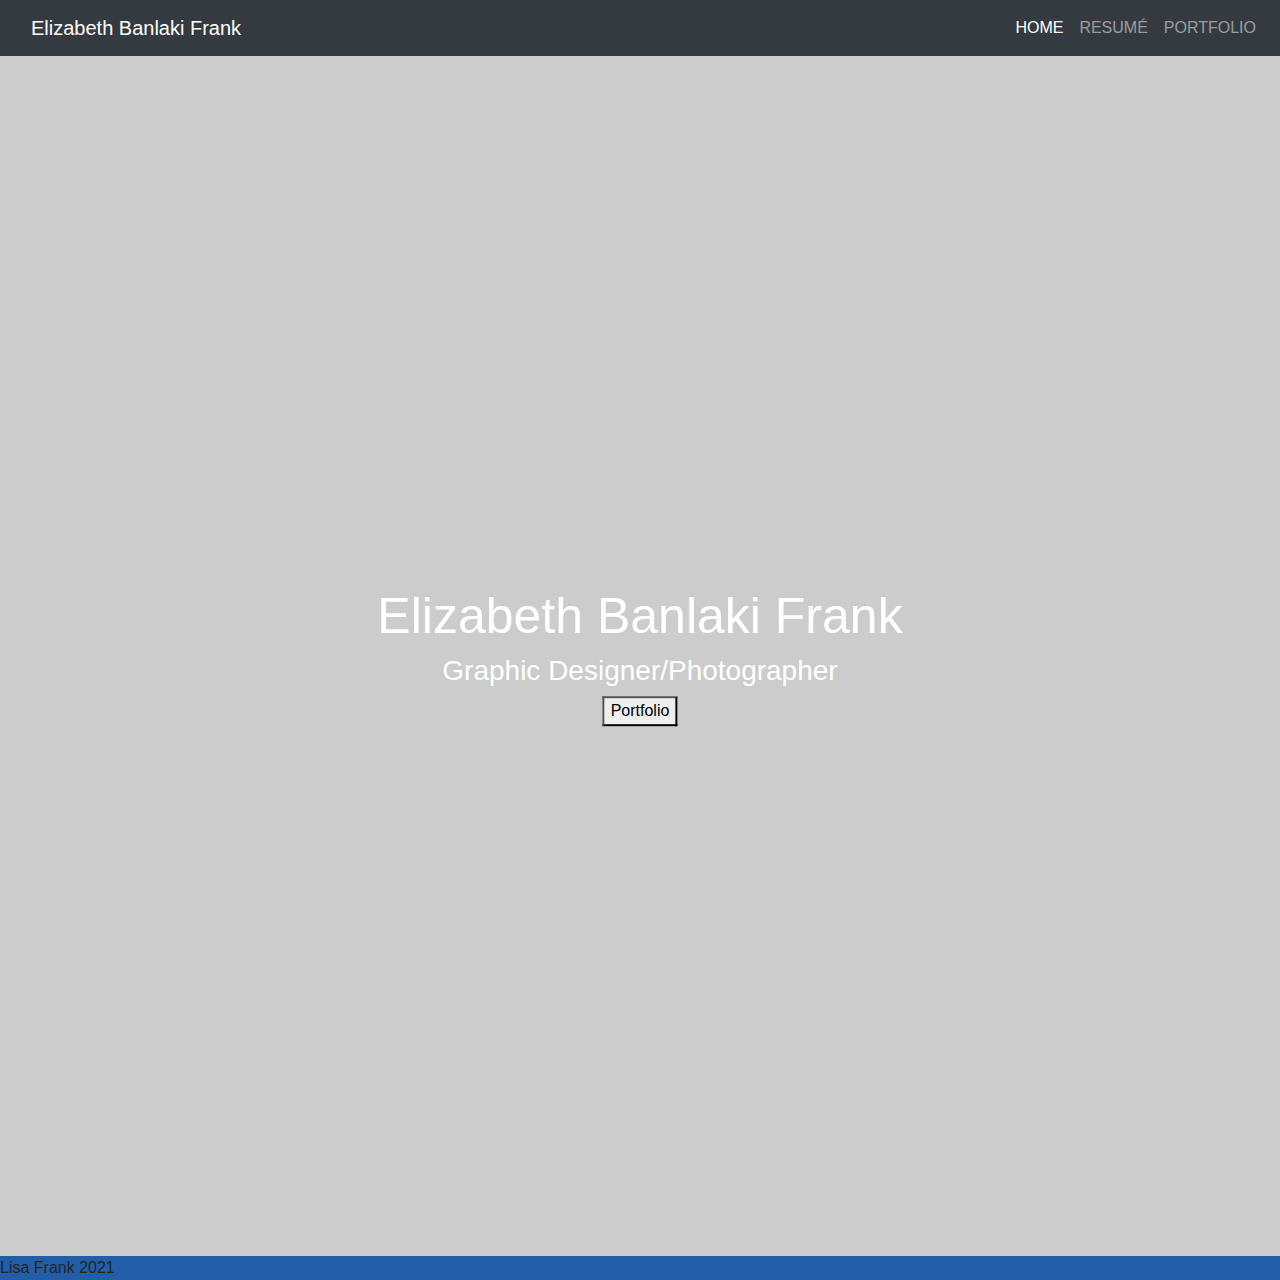
==== index.html @ 351369aa "Add files via upload" ====
<!doctype html>
<html lang="en" class="h-100">
  <head>
    <meta charset="utf-8">
    <meta name="viewport" content="width=device-width, initial-scale=1">
    <meta name="description" content="">
    
    <title>Elizabeth Banlaki Frank</title>

<!-- from Bootstrap elements page: Cover Template · Bootstrap v5.1 -->  

<link href="https://cdn.jsdelivr.net/npm/bootstrap@5.1.3/dist/css/bootstrap.min.css" rel="stylesheet" integrity="sha384-1BmE4kWBq78iYhFldvKuhfTAU6auU8tT94WrHftjDbrCEXSU1oBoqyl2QvZ6jIW3" crossorigin="anonymous">

<script src="https://cdn.jsdelivr.net/npm/bootstrap@5.1.3/dist/js/bootstrap.bundle.min.js" integrity="sha384-ka7Sk0Gln4gmtz2MlQnikT1wXgYsOg+OMhuP+IlRH9sENBO0LRn5q+8nbTov4+1p" crossorigin="anonymous"></script>
  
<link rel="stylesheet" href=
"https://stackpath.bootstrapcdn.com/bootstrap/4.3.1/css/bootstrap.min.css">


  <link rel="canonical" href="assets/img/1229ADWhitehousemoon.jpg"> 

  <link href="css/navbar.css" rel="stylesheet">  

    <!-- Bootstrap core CSS -->
<!-- <link href="css/bootstrap.min.css" rel="stylesheet" integrity="sha384-1BmE4kWBq78iYhFldvKuhfTAU6auU8tT94WrHftjDbrCEXSU1oBoqyl2QvZ6jIW3" crossorigin="anonymous"> -->

<link href="css/cover.css" rel="stylesheet">

    
    <!-- Custom styles for this template -->
    

<style>
body {
  margin: 0;
  font-family: Arial, Helvetica, sans-serif;
  background: rgba(29,91,165,.98) !important; 

}

.hero-image {
  background-image: url("assets/img/1637Letchworth5x3.jpg");
  background-color: #cccccc;
  height: 1200px;
  width: auto;
  background-position: center;
  background-repeat: no-repeat;
  background-size: cover;
  position: relative;
}

.hero-text {
  text-align: center;
  position: absolute;
  top: 50%;
  left: 50%;
  transform: translate(-50%, -50%);
  color: white;
}



</style>
  </head>

  <body>

 <main> 

<nav class="navbar navbar-custom navbar-expand-lg navbar-dark bg-dark" aria-label="Site Navbar">
    <div class="container">  
      <a class="navbar-brand" href="#">Elizabeth Banlaki Frank</a>
      <button class="navbar-toggler" type="button" data-bs-toggle="collapse" data-bs-target="#navbarsExample07" aria-controls="navbarsExample07" aria-expanded="false" aria-label="Toggle navigation">
        <span class="navbar-toggler-icon"></span>
      </button>
</div>
      <div class="collapse navbar-collapse" id="navbarsExample07">
        <ul class="navbar-nav me-auto mb-2 mb-lg-0">
          <li class="nav-item">
            <a class="nav-link active" aria-current="page" href="#">HOME</a>
          </li>
          <li class="nav-item">
            <a class="nav-link" href="resume.html">RESUMÉ</a>
          </li>

          <li class="nav-item">
            <a class="nav-link" href="portfolio.html">PORTFOLIO</a>
          </li>
        </ul>
      
    </div>
  </nav>
 


<!-- <div class="cover-container d-flex w-100 h-100 p-3 mx-auto flex-column">
  <header class="mb-auto">
    <div>
      <h3 class="float-md-start mb-0">Elizabeth Banlaki Frank</h3>
      <nav class="nav nav-masthead justify-content-center float-md-end">
        <a class="nav-link active" aria-current="page" href="#">Home</a>
        <a class="nav-link" href="#">Portfolio</a>
        <a class="nav-link" href="#">Resume</a>
      </nav>
    </div> -->



<!-- altered the content here to just provide a link to the portfolio -->
<div class="hero-image">
  <div class="hero-text">
    <h1 style="font-size:50px">Elizabeth Banlaki Frank</h1>
    <h3>Graphic Designer/Photographer</h3>
    <button onclick="window.location.href='portfolio.html';">Portfolio</button>
  </div>
</div>



  </main>


  <footer class="footer">
    <p>Lisa Frank 2021</p>
  </footer>

<!-- jQuery first, then Popper.js, then Bootstrap JS -->
<script src="https://code.jquery.com/jquery-3.2.1.slim.min.js"></script>
<script src="https://cdnjs.cloudflare.com/ajax/libs/popper.js/1.12.9/umd/popper.min.js"></script>
<script src="https://maxcdn.bootstrapcdn.com/bootstrap/4.0.0/js/bootstrap.min.js"></script>

    
  </body>
</html>
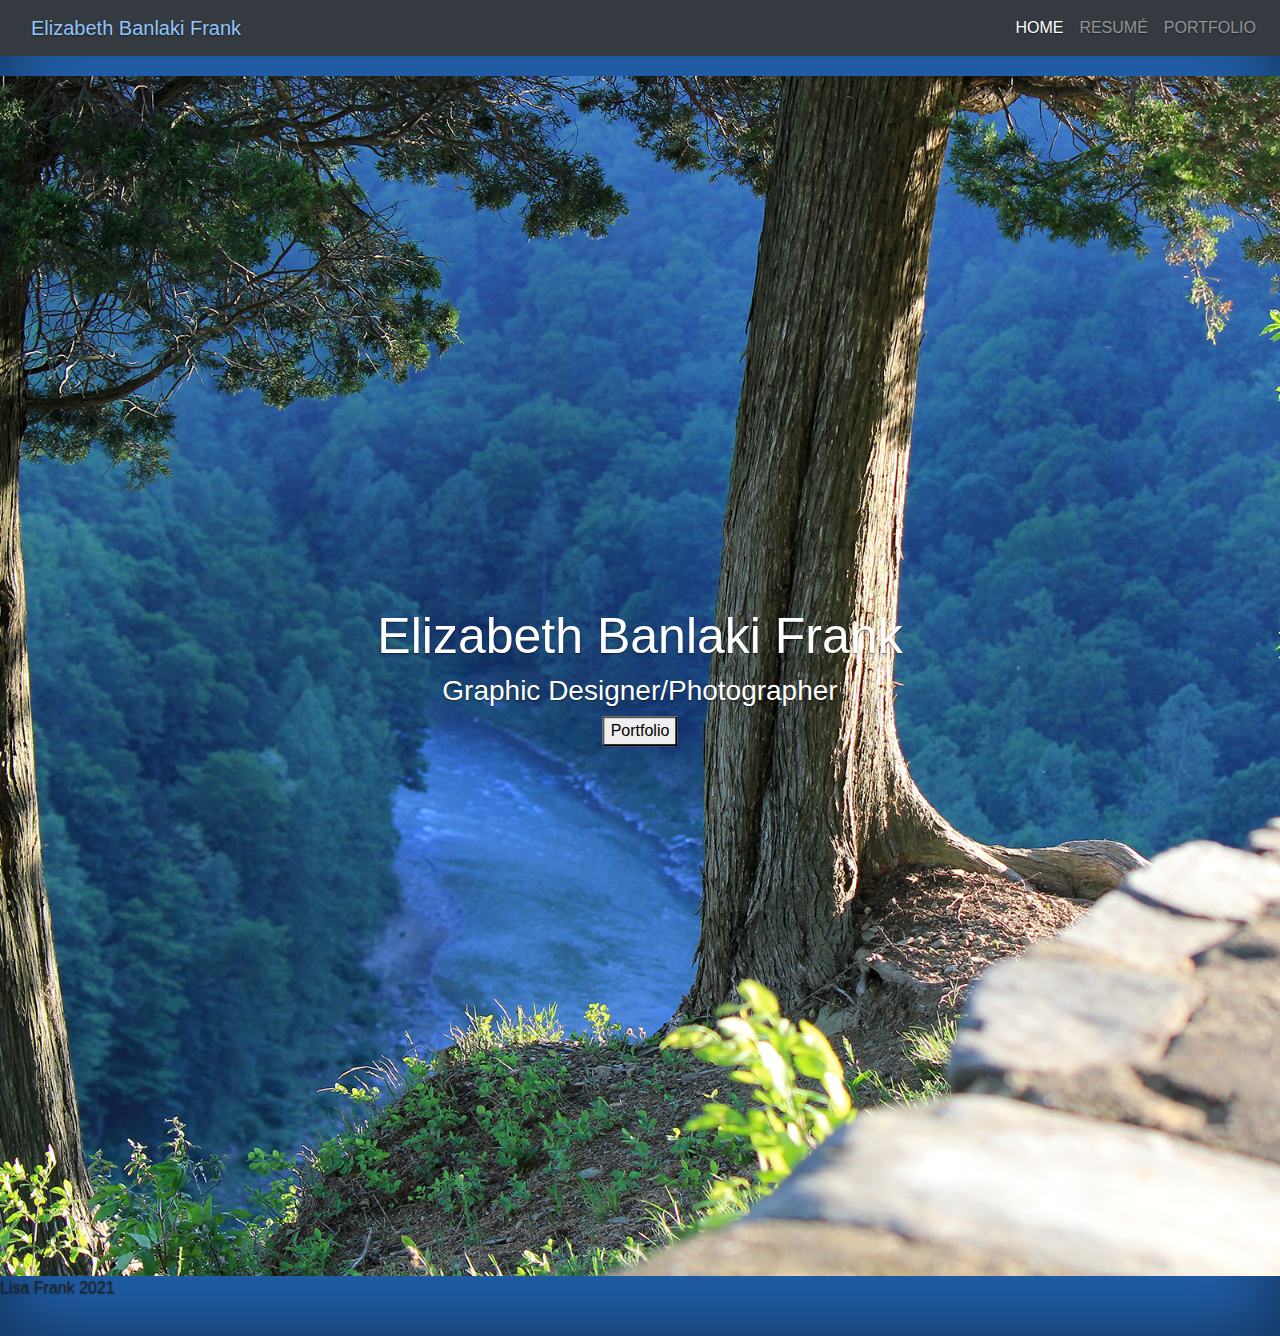
==== commit 8b2e8fa6: "Add files via upload" ====
--- a/index.html
+++ b/index.html
@@ -120,7 +120,7 @@
   </main>
 
 
-  <footer class="footer">
+  <footer class="sticky_footer">
     <p>Lisa Frank 2021</p>
   </footer>
 
--- a/css/navbar.css
+++ b/css/navbar.css
@@ -0,0 +1,34 @@
+body {
+  padding-bottom: 20px;
+}
+
+
+
+.navbar {
+  margin-bottom: 20px;
+  background-color: "#4A6FA5"; 
+  
+}
+
+
+.navbar-custom {
+    background-color: #FFFFFF; 
+    
+
+}
+
+
+/* changed the color to be brighter pre-hover */
+
+.navbar-custom .navbar-brand,
+        .navbar-custom .navbar-text {
+            color: rgba(146,197,252,2);
+        }
+
+.footer, .push {
+    height:  25px;
+    text-align: left;
+    margin: 20x;
+    padding-left: 20px;
+
+}--- a/css/cover.css
+++ b/css/cover.css
@@ -0,0 +1,54 @@
+/*
+ * Globals
+ */
+
+
+/* Custom default button */
+.btn-secondary,
+.btn-secondary:hover,
+.btn-secondary:focus {
+  color: #333;
+  text-shadow: none; /* Prevent inheritance from `body` */
+}
+
+
+/*
+ * Base structure
+ */
+
+body {
+  text-shadow: 0 .05rem .1rem rgba(0, 0, 0, .5);
+  box-shadow: inset 0 0 5rem rgba(0, 0, 0, .5);
+}
+
+.cover-container {
+  max-width: 42em;
+}
+
+
+/*
+ * Header
+ */
+
+.nav-masthead .nav-link {
+  padding: .25rem 0;
+  font-weight: 700;
+  color: rgba(255, 255, 255, .5);
+  background-color: transparent;
+  border-bottom: .25rem solid transparent;
+}
+
+.nav-masthead .nav-link:hover,
+.nav-masthead .nav-link:focus {
+  border-bottom-color: rgba(255, 255, 255, .25);
+}
+
+.nav-masthead .nav-link + .nav-link {
+  margin-left: 1rem;
+}
+
+.nav-masthead .active {
+  color: #fff;
+  border-bottom-color: #fff;
+}
+
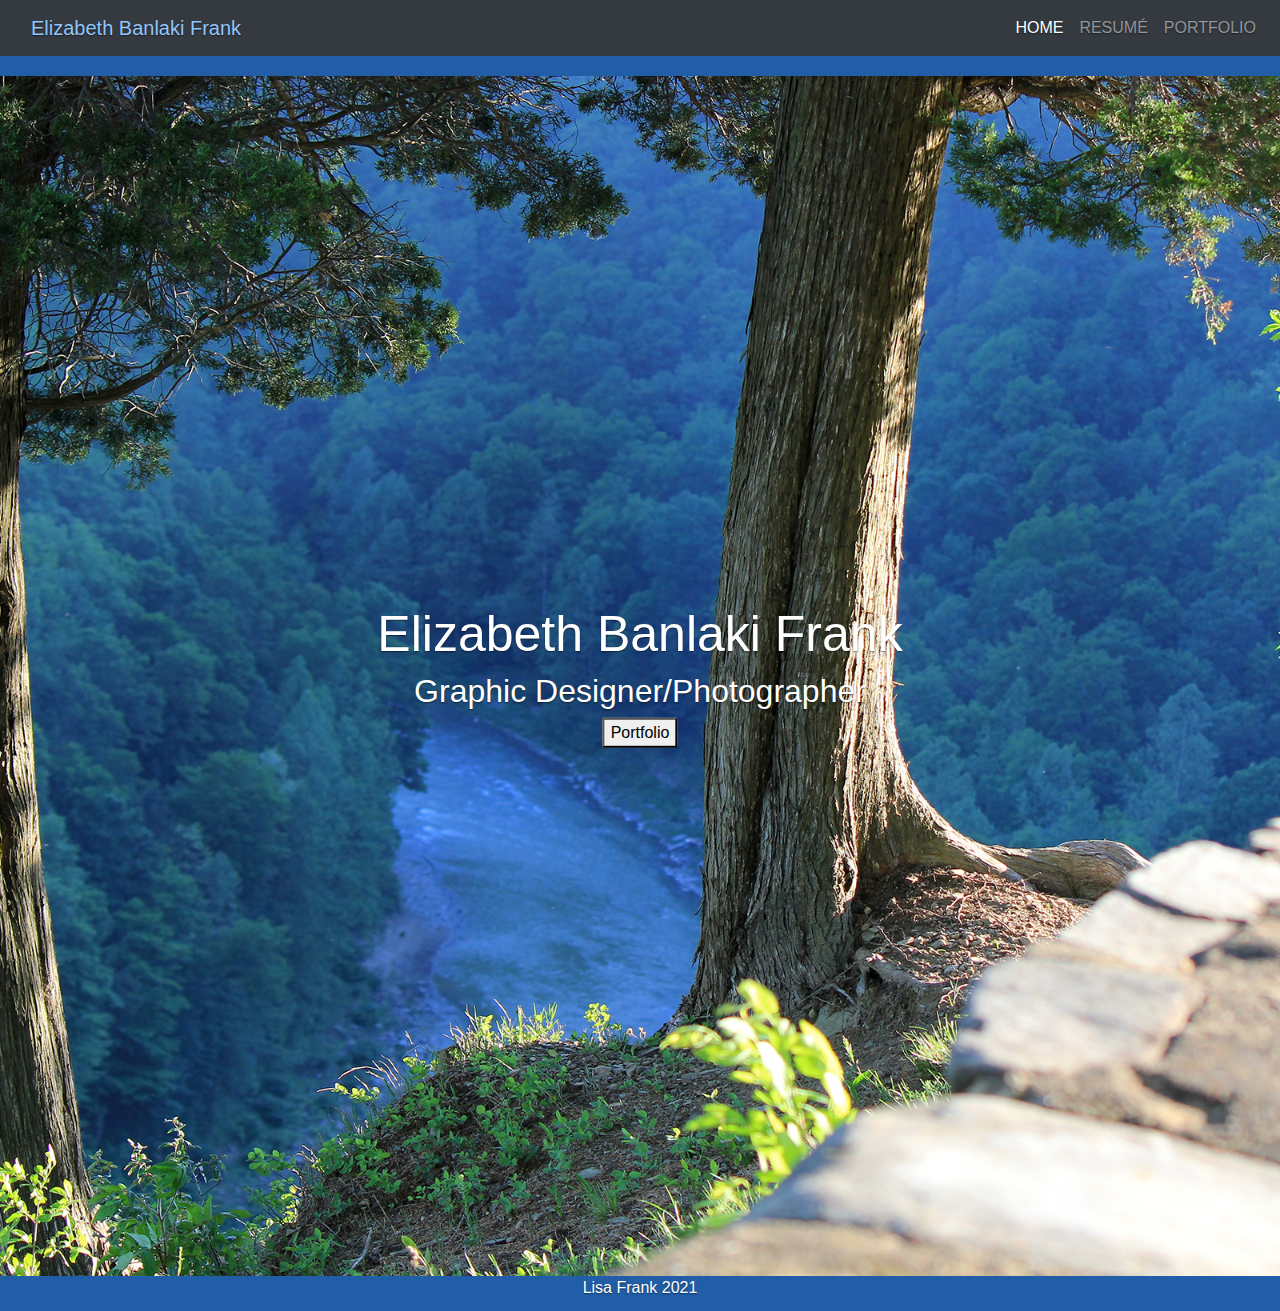
==== commit 8af0caab: "Add files via upload" ====
--- a/index.html
+++ b/index.html
@@ -120,7 +120,7 @@
   </main>
 
 
-  <footer class="sticky_footer">
+  <footer class="sticky_footer" alt="footer">
     <p>Lisa Frank 2021</p>
   </footer>
 
--- a/css/navbar.css
+++ b/css/navbar.css
@@ -31,4 +31,10 @@
     margin: 20x;
     padding-left: 20px;
 
+}
+
+.sticky_footer {
+    height:  15px;
+    text-align: center;
+    color: #ffffff;
 }--- a/css/cover.css
+++ b/css/cover.css
@@ -18,7 +18,7 @@
 
 body {
   text-shadow: 0 .05rem .1rem rgba(0, 0, 0, .5);
-  box-shadow: inset 0 0 5rem rgba(0, 0, 0, .5);
+  /* box-shadow: inset 0 0 5rem rgba(0, 0, 0, .5); */
 }
 
 .cover-container {
@@ -52,3 +52,59 @@
   border-bottom-color: #fff;
 }
 
+
+h1, .h1 {
+  font-size: calc(1.725rem + 5.7vw);
+  color: #ffffff;
+}
+@media (min-width: 1200px) {
+  h1, .h1 {
+    font-size: 6rem;
+  }
+}
+
+h2, .h2 {
+  font-size: calc(1.475rem + 2.7vw);
+}
+@media (min-width: 1200px) {
+  h2, .h2 {
+    font-size: 3.5rem;
+  }
+}
+
+h3, .h3 {
+  font-size: calc(1.325rem + 0.9vw);
+}
+@media (min-width: 1200px) {
+  h3, .h3 {
+    font-size: 2rem;
+  }
+}
+
+h4, .h4 {
+  font-size: calc(1.275rem + 0.3vw);
+}
+@media (min-width: 1200px) {
+  h4, .h4 {
+    font-size: 1.5rem;
+  }
+}
+
+h5, .h5 {
+  font-size: 1.25rem;
+}
+
+h6, .h6 {
+  font-size: 1rem;
+}
+
+p {
+  margin-top: 0;
+  margin-bottom: 1rem;
+  color: #ffffff;
+  text-align: center;
+  margin-left: 10%;
+  margin-right: 10%;
+}
+
+
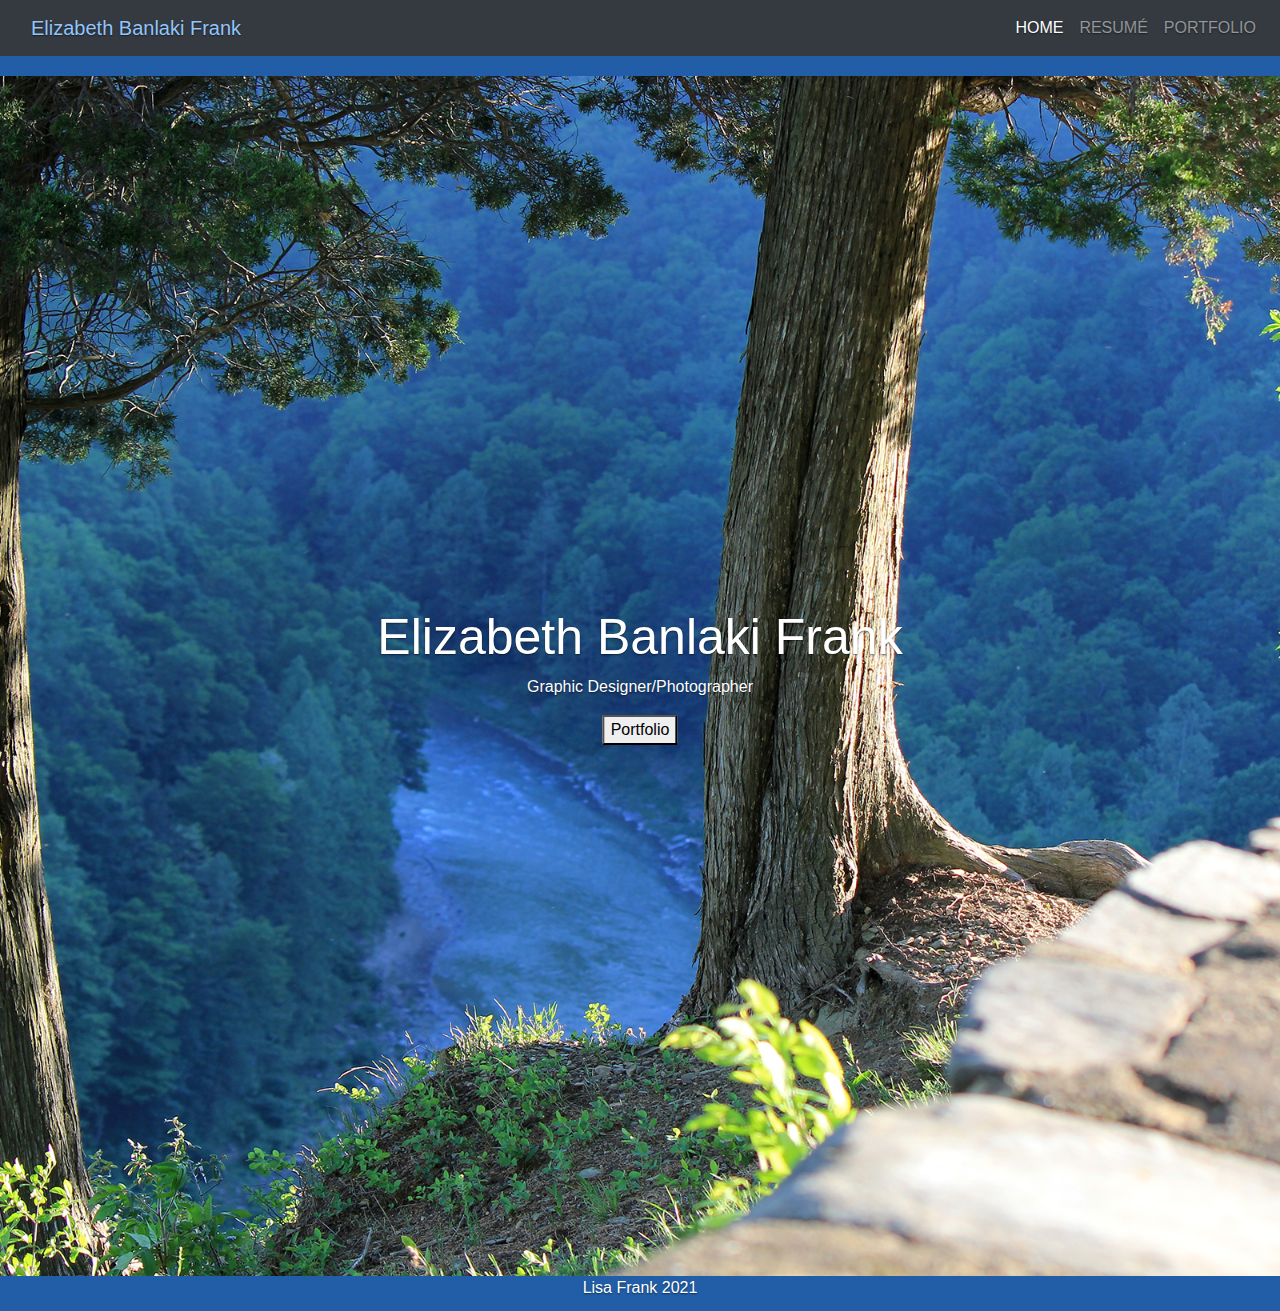
==== commit f481290e: "Add files via upload" ====
--- a/index.html
+++ b/index.html
@@ -59,7 +59,6 @@
 }
 
 
-
 </style>
   </head>
 
@@ -110,7 +109,7 @@
 <div class="hero-image">
   <div class="hero-text">
     <h1 style="font-size:50px">Elizabeth Banlaki Frank</h1>
-    <h3>Graphic Designer/Photographer</h3>
+    <p>Graphic Designer/Photographer</p>
     <button onclick="window.location.href='portfolio.html';">Portfolio</button>
   </div>
 </div>
